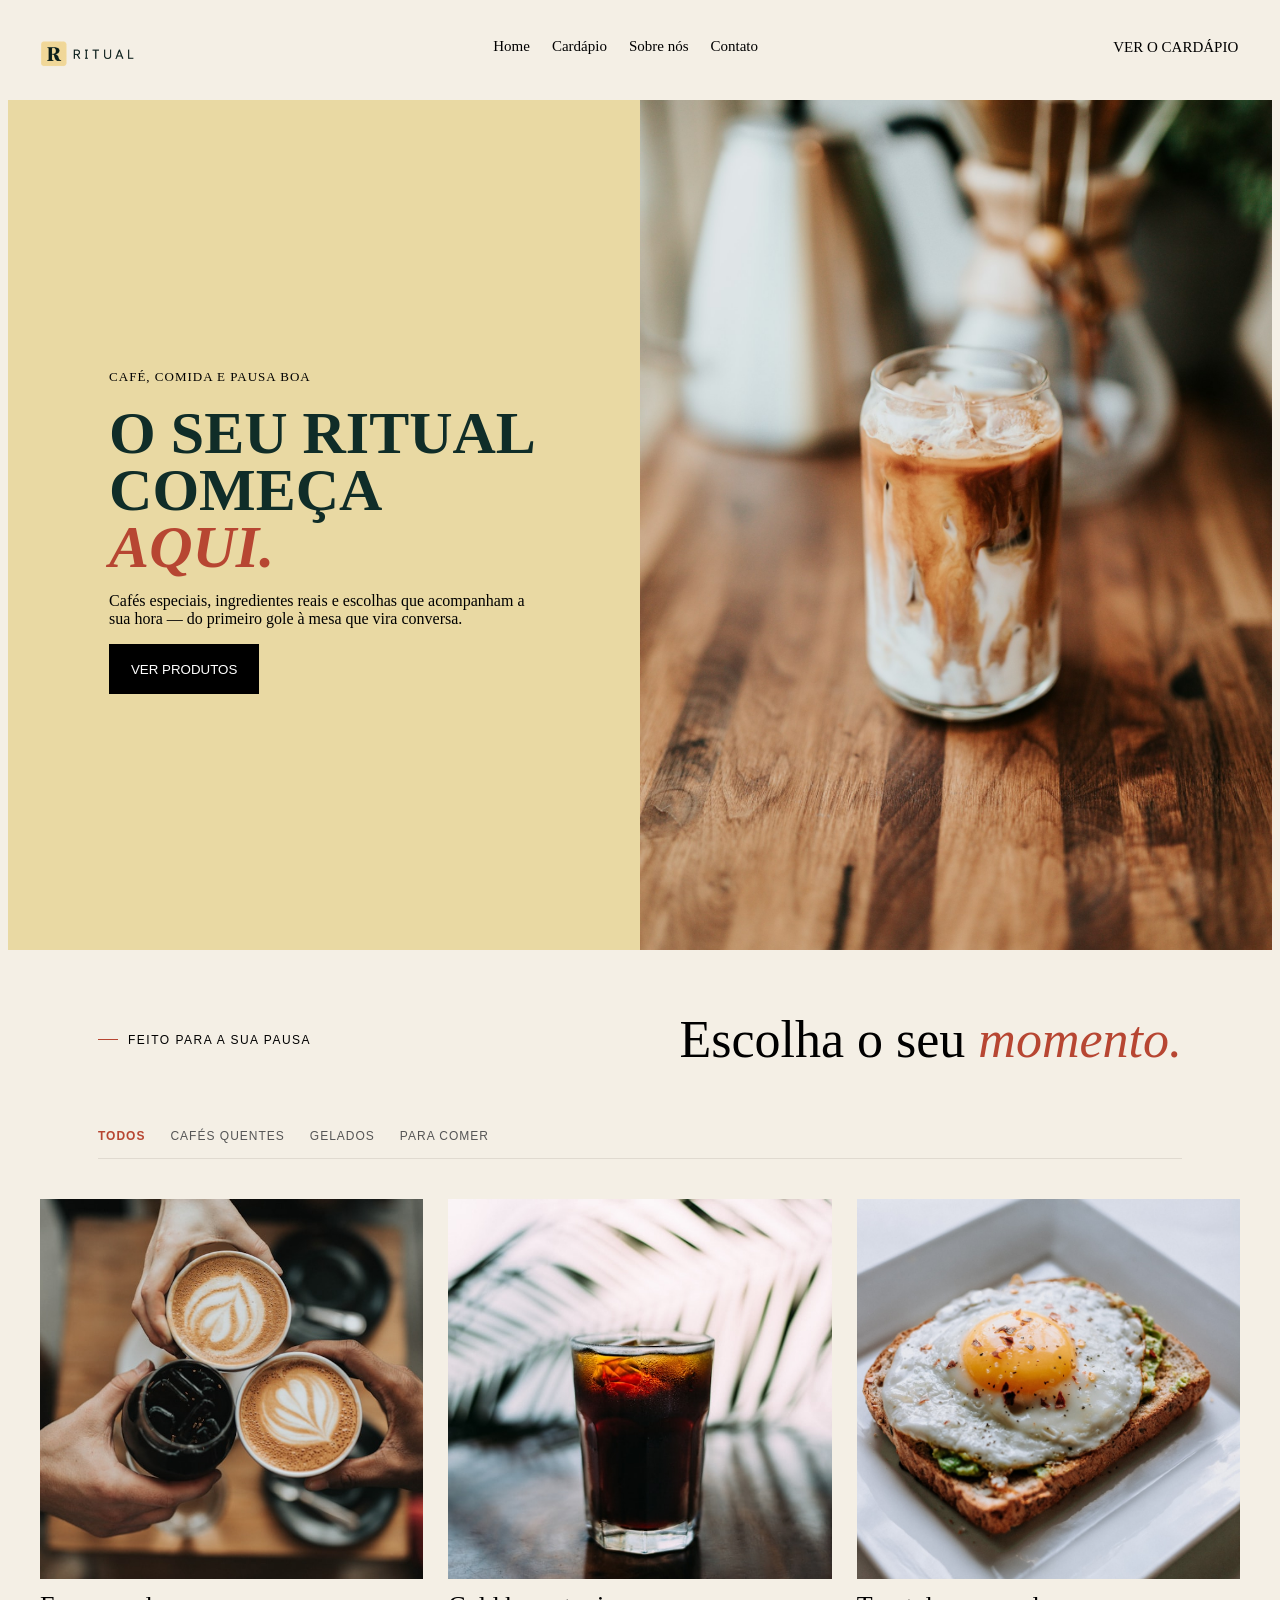
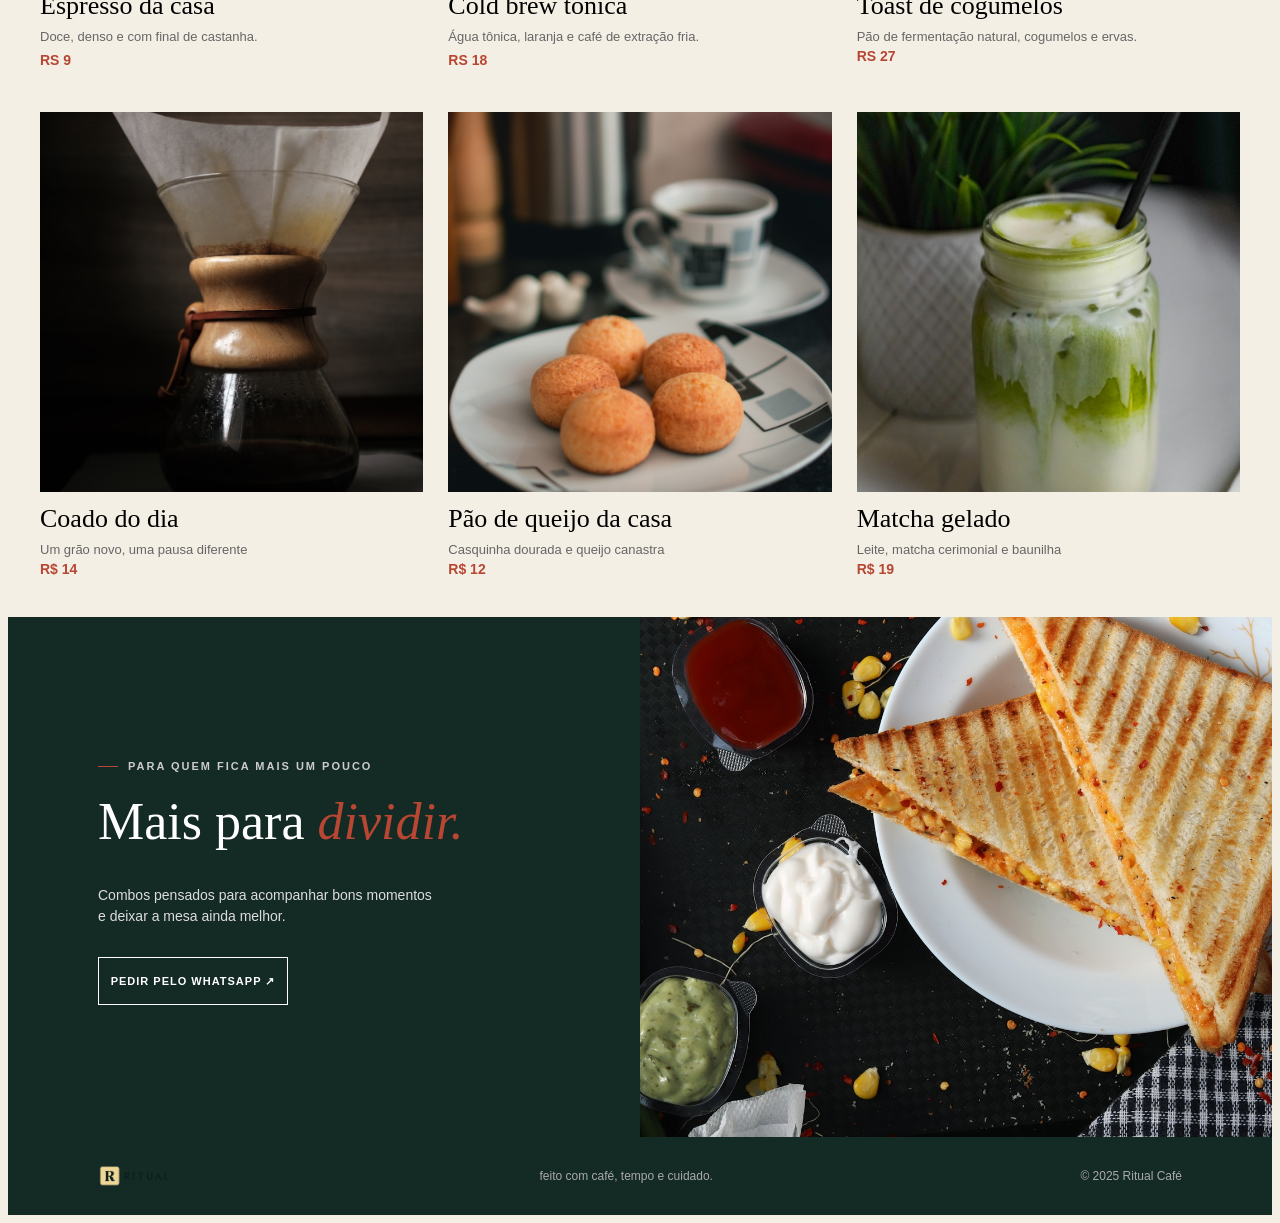
==== cardapio.html @ 06b60d69 "feito" ====
<!DOCTYPE html>
<html lang="pt-br">
<head>
    <meta charset="UTF-8">
    <meta name="viewport" content="width=device-width, initial-scale=1.0">
    <title>Document</title>
    <link rel="stylesheet" href="style.css">
   <header>
        <img src="logo footer.png" alt="">
        <nav>
            <a href="">Home</a>
            <a href="">Cardápio</a>
            <a href="">Sobre nós</a>
            <a href="">Contato</a>
        </nav>
        <div class="verCardapio">
            <a href="">VER O CARDÁPIO <img src="" alt=""></a>
        </div>
    </header>
</head>
<body>
   <div class="primeiraparte">
    <div class="comeco">
        <p>CAFÉ, COMIDA E PAUSA BOA</p>
        <h1>
        O SEU RITUAL
        <br>
        COMEÇA <span>AQUI.</span>
        </h1>
        <p>
        Cafés especiais, ingredientes reais e escolhas que acompanham
        a sua hora — do primeiro gole à mesa que vira conversa.
        </p>
        <button>VER PRODUTOS</button>
    </div>
    <img src="product-cold-brew-hero.jpg" alt="">
    </div>
    <div class="parte-meio">
        <p>FEITO PARA A SUA PAUSA</p>
        <H1>Escolha o seu <span>momento.</span></H1>
    </div>
    <div class="escolhas">
        <nav>
            <a href="">TODOS</a>
            <a href="">CAFÉS QUENTES</a>
            <a href="">GELADOS</a>
            <a href="">PARA COMER</a>
        </nav>
    </div>
    <div class="cards">
        <div class="card">
        <img src="product-espresso.jpg" alt="">
        <h1>Espresso da casa</h1>
        <p>Doce, denso e com final de castanha.</p>
        <p> <span>RS 9</span></p>
        </div>
        <div class="card">
        <img src="product-cold-brew-tonica.jpg" alt="">
        <h1>Cold brew tonica</h1>
        <p>Água tônica, laranja e café de extração fria.</p>
        <p> <span>RS 18</span></p>
        </div>
        <div class="card">
            <img src="product-toast-cogumelos.jpg" alt="">
            <h1>Toast de cogumelos</h1>
            <p>Pão de fermentação natural, cogumelos e ervas.</p>
            <span>RS 27</span>
        </div>
        <div class="card">
            <img src="product-coado.jpg" alt="">
            <h1>Coado do dia</h1>
            <p>Um grão novo, uma pausa diferente</p>
            <span>R$ 14</span>
        </div>
        <div class="card">
            <img src="product-pao-de-queijo.jpg" alt="">
            <h1>Pão de queijo da casa</h1>
            <p>Casquinha dourada e queijo canastra</p>
            <span>R$ 12</span>
        </div>
        <div class="card">
            <img src="product-matcha.jpg" alt="">
            <h1>Matcha gelado</h1>
            <p>Leite, matcha cerimonial e baunilha</p>
            <span>R$ 19</span>
        </div>
    </div>
   <footer>
  <div class="conteudo-footer">
    <div class="informacoes">
      <h3>PARA QUEM FICA MAIS UM POUCO</h3>
      <h1>Mais para <span>dividir.</span></h1>
      <p>Combos pensados para acompanhar bons momentos<br>e deixar a mesa ainda melhor.</p>
      <button>PEDIR PELO WHATSAPP ↗</button>
    </div>
    
    <img src="share-table.jpg" alt="Lanche para dividir">
  </div>

  <div class="final">
    <img src="logo footer.png" alt="Ritual Logo">
    <p>feito com café, tempo e cuidado.</p>
    <p>© 2025 Ritual Café</p>
  </div>
</footer>
</body>
</html>
---- style.css ----
header{
    display: flex;
    justify-content: space-between;
    padding: 30px;
    background-color: #F4EFE5;
    font-family: IBM Plex Mono;
    nav{
        display: flex;
        gap: 22px;
        
    }
    
    a{  
        font-size: 15px;
        
        text-decoration: none;
         color: #000000;

         &:hover{
             text-decoration: underline;
            color: #B53A27;
         }
    } 
    
    img{
        width: 100px;
    }

}

body{
    background-color: #F4EFE5;
}



.faleconosco{
    position: absolute;
    right: 40px;
}   

.primeiraparte{
    display: flex;
    height: 850px;
}

.comeco{
    background-color: #E9D9A3;
    width: 50%;
    padding: 100px 8%;
    box-sizing: border-box;

    display: flex;
    flex-direction: column;
    align-items: flex-start;
    justify-content: center;
}

.comeco p:first-child{
    font-size: 13px;
    letter-spacing: 1px;
    margin-bottom: 20px;
}

.comeco h1{
    font-size: 60px;
    line-height: 0.95;
    margin: 0;
    max-width: 500px;
    color: #102D28;
}

.comeco p:last-child{
    font-size: 16px;
    line-height: 1.4;
    max-width: 500px;
    color: #333;
}

.primeiraparte img{
    width: 50%;
    height: 850px;
    object-fit: cover;
}

.comeco h1 span{
    color: #B74632;
    font-style: italic;
}

.comeco button{
    width: 150px;
    height: 50px;
    background-color: black;
    color: white;
    cursor: pointer;
    border: none;
}


.parte-meio {
  display: flex;
  align-items: center;
  justify-content: space-between;
  margin-left: 90px;
  margin-right: 90px;
  padding: 25px 0;

  p {
    display: flex;
    align-items: center;
    gap: 10px;
    font-size: 12px;
    font-family: sans-serif;
    letter-spacing: 1.5px;
    text-transform: uppercase;

    
    &::before {
      content: "";
      display: inline-block;
      width: 20px;
      height: 1px;
      background-color: #B74632;
    }
  }

  h1 {
    font-size: 52px;
    font-weight: normal;

    span {
      color: #B74632;
      font-style: italic;
    }
  }
}


.escolhas {
  display: flex;
  margin-left: 90px;
  margin-right: 90px;
  padding-bottom: 15px;
  border-bottom: 1px solid #e0dad0;

  nav {
    display: flex;
    gap: 25px;

    a {
      text-decoration: none;
      color: #555;
      font-size: 12px;
      font-family: sans-serif;
      text-transform: uppercase;
      letter-spacing: 1px;

      
      &:first-child {
        color: #B74632;
        font-weight: bold;
      }
    }
  }
}

.cards {
  display: grid;
  grid-template-columns: repeat(3, 1fr);
  gap: 40px 25px;
  margin: 40px auto;
  max-width: 1200px;
}

.card {
  display: flex;
  flex-direction: column;

  img {
    width: 100%;
    height: 380px;
    object-fit: cover;
  }

  h1 {
    font-size: 26px;
    font-weight: normal;
    margin: 12px 0 4px 0;
  }

  p {
    font-size: 13px;
    color: #666;
    font-family: sans-serif;
    margin: 4px 0;
  }

  span {
    font-size: 14px;
    font-family: sans-serif;
    font-weight: 600;
    color: #B74632; 
  }
}

footer {
  background-color: #142A24;
  color: white;
  width: 100%;
  display: flex;
  flex-direction: column;
}

/* Bloco principal dividindo a tela em 2 colunas */
.conteudo-footer {
  display: flex;
  width: 100%;
  height: 520px;

  /* Lado Esquerdo: Textos */
  .informacoes {
    width: 50%;
    display: flex;
    flex-direction: column;
    justify-content: center;
    padding-left: 90px;
    padding-right: 40px;

    h3 {
      display: flex;
      align-items: center;
      gap: 10px;
      font-size: 11px;
      font-family: sans-serif;
      letter-spacing: 2px;
      margin-bottom: 20px;
      color: #ccc;

      /* Traço vermelho antes do texto */
      &::before {
        content: "";
        display: inline-block;
        width: 20px;
        height: 1px;
        background-color: #B74632;
      }
    }

    h1 {
      font-size: 52px;
      font-weight: normal;
      margin: 0 0 20px;

      span {
        color: #B74632;
        font-style: italic;
      }
    }

    p {
      font-size: 14px;
      font-family: sans-serif;
      line-height: 1.5;
      color: #ddd;
      margin-bottom: 30px;
    }

    button {
      width: 190px;
      height: 48px;
      font-size: 11px;
      font-weight: 700;
      letter-spacing: 1px;
      background-color: transparent;
      border: 1px solid white;
      color: white;
      cursor: pointer;
      transition: all 0.2s;

      &:hover {
        background-color: rgba(255, 255, 255, 0.1);
      }
    }
  }

  /* Lado Direito: Imagem */
  img {
    width: 50%;
    height: 100%;
    object-fit: cover;
  }
}

/* Faixa de copyright e logo lá embaixo */
.final {
  display: flex;
  justify-content: space-between;
  align-items: center;
  padding: 20px 90px;
  font-family: sans-serif;
  font-size: 12px;
  color: #aaa;

  img {
    height: 24px;
    width: auto;
  }
}
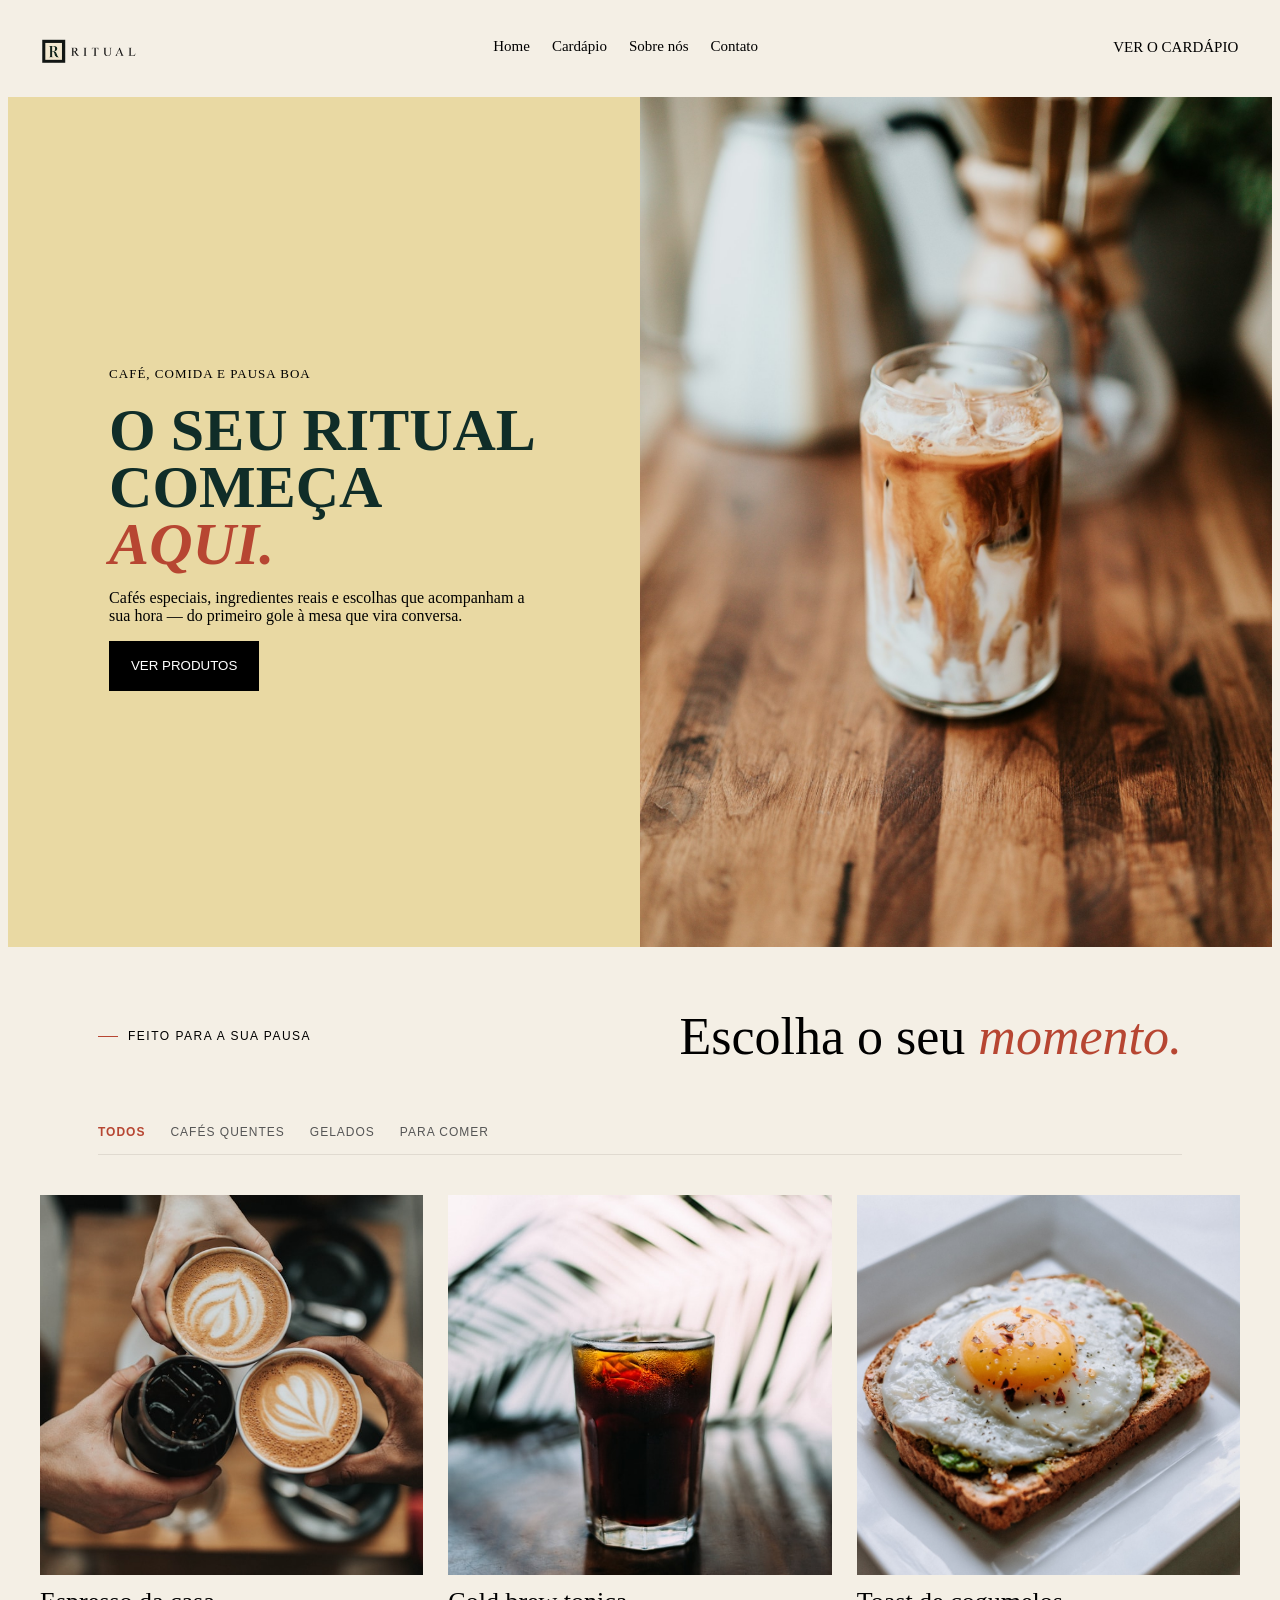
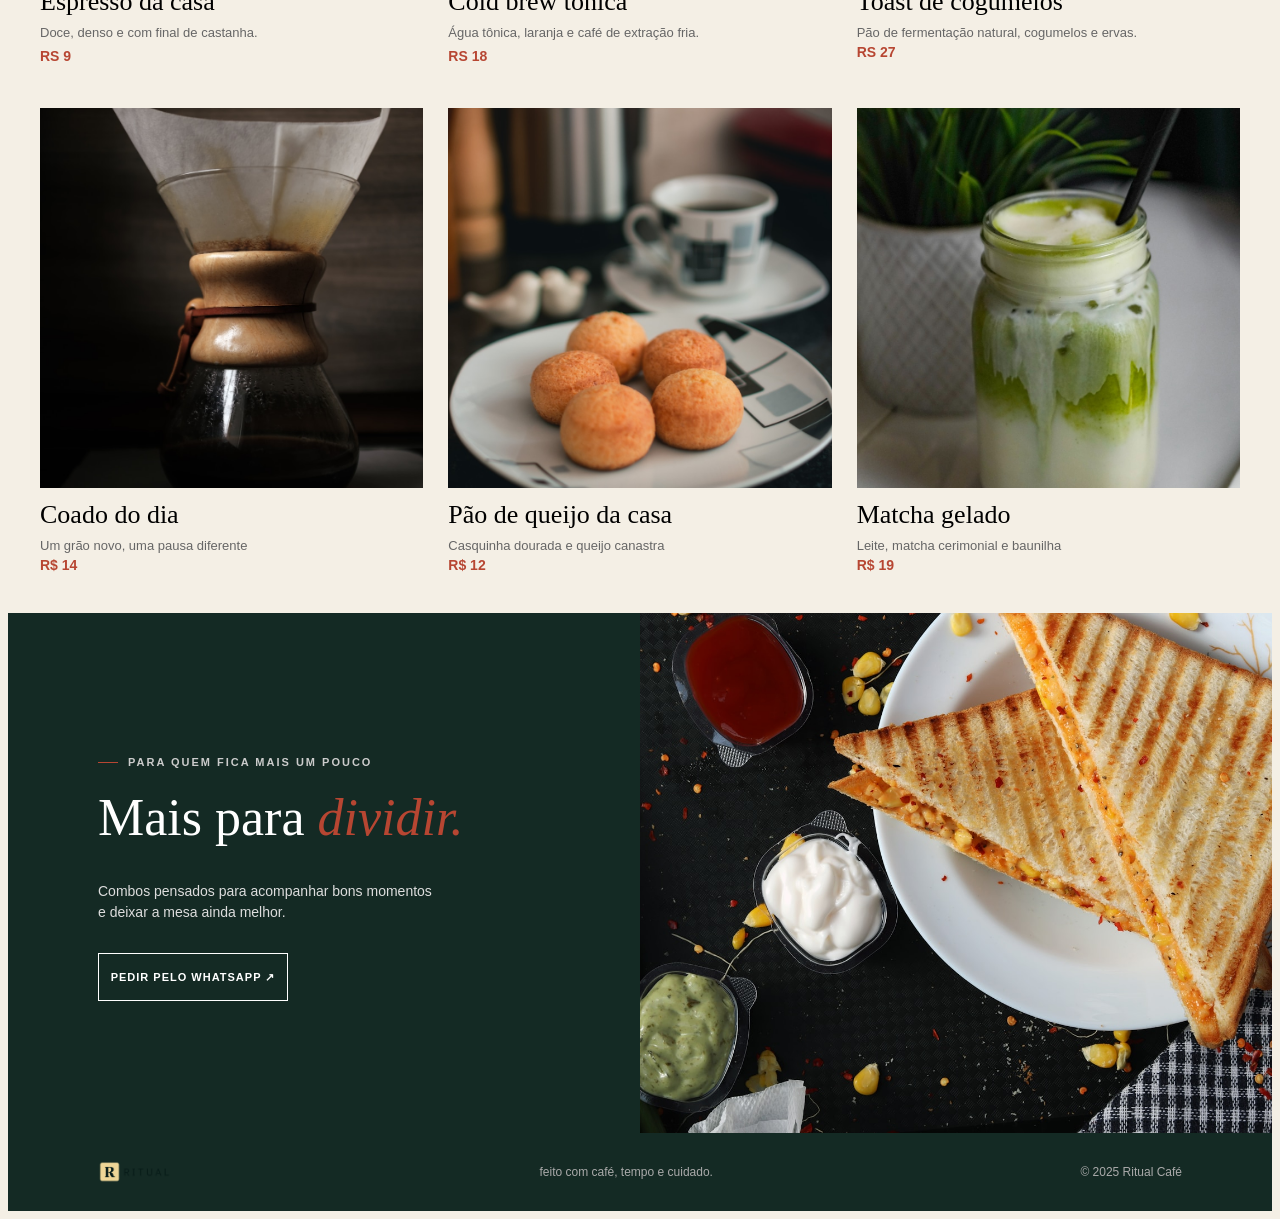
==== commit afe94875: "Main pronta" ====
--- a/cardapio.html
+++ b/cardapio.html
@@ -6,12 +6,12 @@
     <title>Document</title>
     <link rel="stylesheet" href="style.css">
    <header>
-        <img src="logo footer.png" alt="">
+        <img src="/images/logo header.png" alt="">
         <nav>
-            <a href="">Home</a>
+            <a href="/index.html">Home</a>
             <a href="">Cardápio</a>
-            <a href="">Sobre nós</a>
-            <a href="">Contato</a>
+            <a href="/sobre.html">Sobre nós</a>
+            <a href="/contato.html">Contato</a>
         </nav>
         <div class="verCardapio">
             <a href="">VER O CARDÁPIO <img src="" alt=""></a>
@@ -33,7 +33,7 @@
         </p>
         <button>VER PRODUTOS</button>
     </div>
-    <img src="product-cold-brew-hero.jpg" alt="">
+    <img src="/images/product-cold-brew-hero.jpg" alt="">
     </div>
     <div class="parte-meio">
         <p>FEITO PARA A SUA PAUSA</p>
@@ -49,37 +49,37 @@
     </div>
     <div class="cards">
         <div class="card">
-        <img src="product-espresso.jpg" alt="">
+        <img src="/images/product-espresso.jpg" alt="">
         <h1>Espresso da casa</h1>
         <p>Doce, denso e com final de castanha.</p>
         <p> <span>RS 9</span></p>
         </div>
         <div class="card">
-        <img src="product-cold-brew-tonica.jpg" alt="">
+        <img src="/images/product-cold-brew-tonica.jpg" alt="">
         <h1>Cold brew tonica</h1>
         <p>Água tônica, laranja e café de extração fria.</p>
         <p> <span>RS 18</span></p>
         </div>
         <div class="card">
-            <img src="product-toast-cogumelos.jpg" alt="">
+            <img src="/images/product-toast-cogumelos.jpg" alt="">
             <h1>Toast de cogumelos</h1>
             <p>Pão de fermentação natural, cogumelos e ervas.</p>
             <span>RS 27</span>
         </div>
         <div class="card">
-            <img src="product-coado.jpg" alt="">
+            <img src="/images/product-coado.jpg" alt="">
             <h1>Coado do dia</h1>
             <p>Um grão novo, uma pausa diferente</p>
             <span>R$ 14</span>
         </div>
         <div class="card">
-            <img src="product-pao-de-queijo.jpg" alt="">
+            <img src="/images/product-pao-de-queijo.jpg" alt="">
             <h1>Pão de queijo da casa</h1>
             <p>Casquinha dourada e queijo canastra</p>
             <span>R$ 12</span>
         </div>
         <div class="card">
-            <img src="product-matcha.jpg" alt="">
+            <img src="/images/product-matcha.jpg" alt="">
             <h1>Matcha gelado</h1>
             <p>Leite, matcha cerimonial e baunilha</p>
             <span>R$ 19</span>
@@ -94,11 +94,11 @@
       <button>PEDIR PELO WHATSAPP ↗</button>
     </div>
     
-    <img src="share-table.jpg" alt="Lanche para dividir">
+    <img src="/images/share-table.jpg" alt="Lanche para dividir">
   </div>
 
   <div class="final">
-    <img src="logo footer.png" alt="Ritual Logo">
+    <img src="images/logo footer.png" alt="Ritual Logo">
     <p>feito com café, tempo e cuidado.</p>
     <p>© 2025 Ritual Café</p>
   </div>
